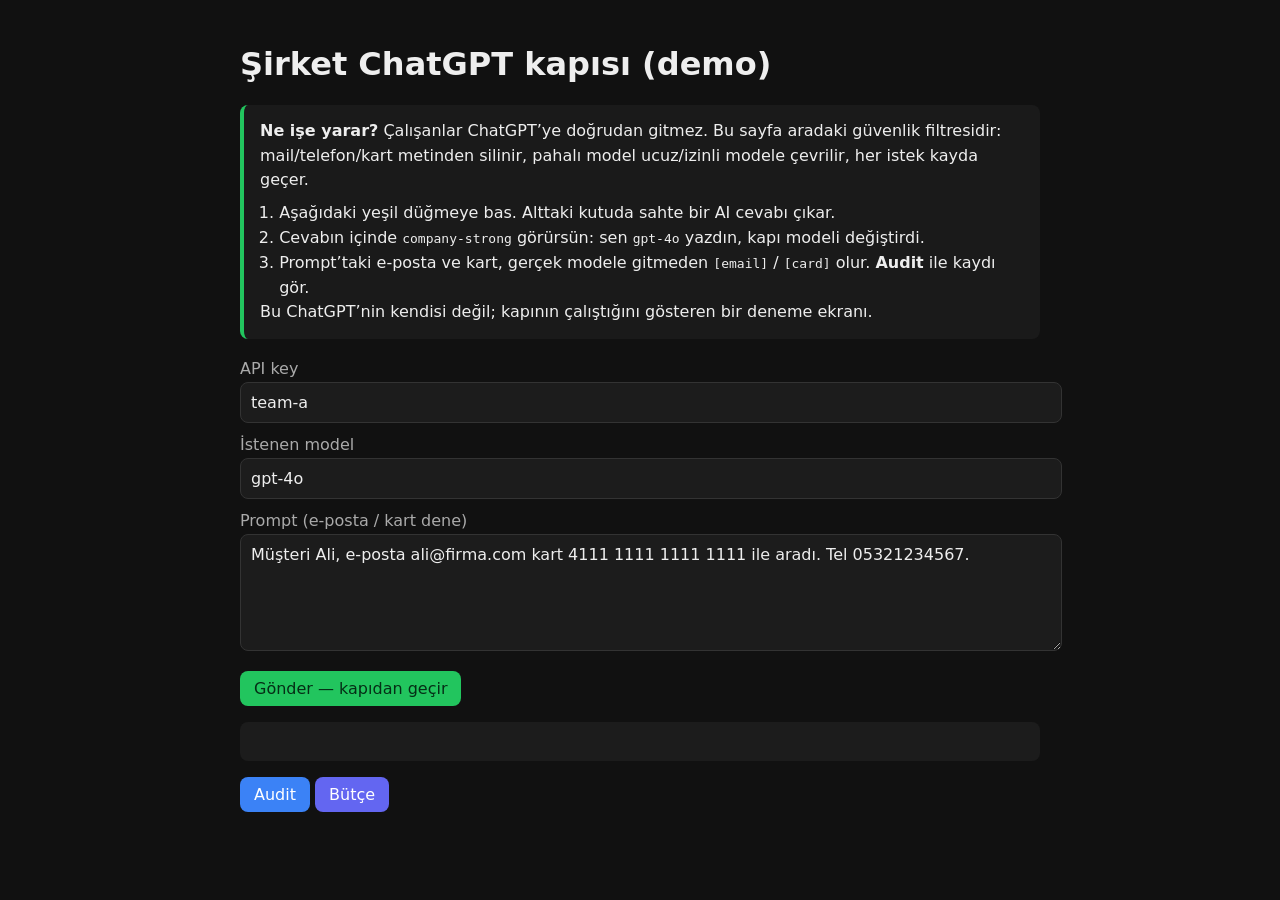
==== src/PromptGateway/PromptGateway.Api/wwwroot/index.html @ 2e7c7d24 "feat(gateway): LLM gateway + PII masking + rate limiting" ====
<!DOCTYPE html>
<html lang="tr">
<head>
  <meta charset="utf-8" />
  <meta name="viewport" content="width=device-width, initial-scale=1" />
  <title>Prompt / Policy Gateway</title>
  <style>
    body { font-family: ui-sans-serif, system-ui; margin: 0; background: #111; color: #eee; }
    main { max-width: 800px; margin: 0 auto; padding: 24px; }
    textarea, input { width: 100%; font: inherit; background: #1c1c1c; color: inherit; border: 1px solid #333; border-radius: 8px; padding: 10px; }
    button { font: inherit; padding: 8px 14px; border: 0; border-radius: 8px; background: #22c55e; color: #052e16; cursor: pointer; }
    pre { background: #1c1c1c; padding: 12px; border-radius: 8px; overflow: auto; white-space: pre-wrap; }
    label { display: block; margin: 12px 0 4px; color: #aaa; }
    .howto { background: #1a1a1a; border-left: 4px solid #22c55e; padding: 14px 16px; border-radius: 8px; line-height: 1.55; margin-bottom: 20px; }
    .howto ol { margin: 8px 0 0; padding-left: 1.2rem; }
  </style>
</head>
<body>
<main>
  <h1>Şirket ChatGPT kapısı (demo)</h1>
  <div class="howto">
    <strong>Ne işe yarar?</strong> Çalışanlar ChatGPT’ye doğrudan gitmez. Bu sayfa aradaki güvenlik filtresidir: mail/telefon/kart metinden silinir, pahalı model ucuz/izinli modele çevrilir, her istek kayda geçer.
    <ol>
      <li>Aşağıdaki yeşil düğmeye bas. Alttaki kutuda sahte bir AI cevabı çıkar.</li>
      <li>Cevabın içinde <code>company-strong</code> görürsün: sen <code>gpt-4o</code> yazdın, kapı modeli değiştirdi.</li>
      <li>Prompt’taki e-posta ve kart, gerçek modele gitmeden <code>[email]</code> / <code>[card]</code> olur. <b>Audit</b> ile kaydı gör.</li>
    </ol>
    Bu ChatGPT’nin kendisi değil; kapının çalıştığını gösteren bir deneme ekranı.
  </div>
  <label>API key</label>
  <input id="key" value="team-a" />
  <label>İstenen model</label>
  <input id="model" value="gpt-4o" />
  <label>Prompt (e-posta / kart dene)</label>
  <textarea id="prompt" rows="5">Müşteri Ali, e-posta ali@firma.com kart 4111 1111 1111 1111 ile aradı. Tel 05321234567.</textarea>
  <p><button id="send">Gönder — kapıdan geçir</button></p>
  <pre id="out"> </pre>
  <p><button id="audit" style="background:#3b82f6;color:#fff">Audit</button>
     <button id="budget" style="background:#6366f1;color:#fff">Bütçe</button></p>
</main>
<script>
  async function post() {
    const res = await fetch("/v1/chat/completions", {
      method: "POST",
      headers: { "content-type": "application/json", "X-Api-Key": document.getElementById("key").value },
      body: JSON.stringify({
        model: document.getElementById("model").value,
        messages: [{ role: "user", content: document.getElementById("prompt").value }]
      })
    });
    document.getElementById("out").textContent = await res.text();
  }
  document.getElementById("send").onclick = post;
  document.getElementById("audit").onclick = async () => {
    document.getElementById("out").textContent = JSON.stringify(await (await fetch("/admin/audit")).json(), null, 2);
  };
  document.getElementById("budget").onclick = async () => {
    document.getElementById("out").textContent = JSON.stringify(await (await fetch("/admin/budget")).json(), null, 2);
  };
</script>
</body>
</html>
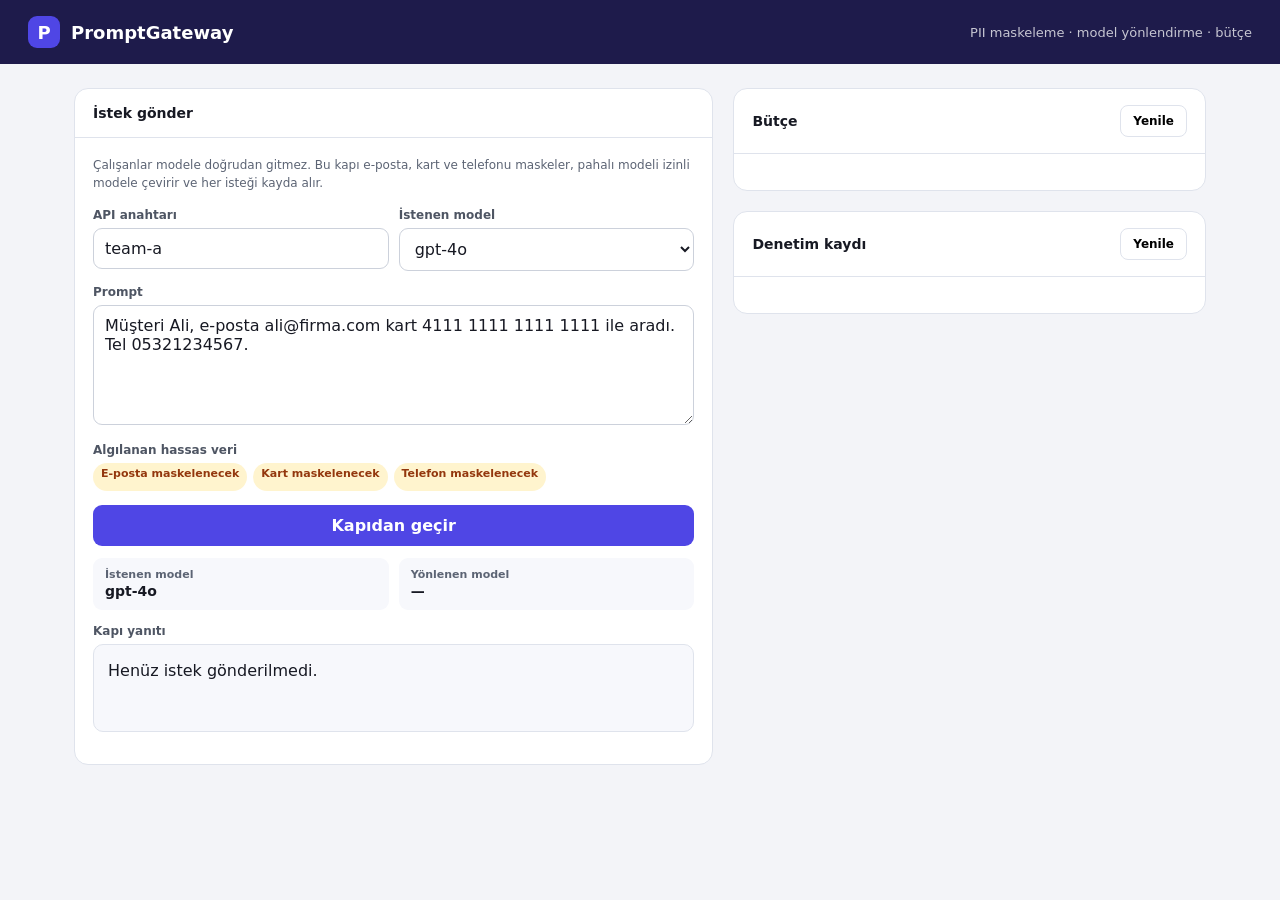
==== commit c136b3f4: "feat(gateway): kapı arayüzünü okunabilir hale getir JSON dökümü yerine yanıt, bütçe ve denetim kaydı" ====
--- a/src/PromptGateway/PromptGateway.Api/wwwroot/index.html
+++ b/src/PromptGateway/PromptGateway.Api/wwwroot/index.html
@@ -3,60 +3,233 @@
 <head>
   <meta charset="utf-8" />
   <meta name="viewport" content="width=device-width, initial-scale=1" />
-  <title>Prompt / Policy Gateway</title>
+  <title>PromptGateway | Şirket kapısı</title>
   <style>
-    body { font-family: ui-sans-serif, system-ui; margin: 0; background: #111; color: #eee; }
-    main { max-width: 800px; margin: 0 auto; padding: 24px; }
-    textarea, input { width: 100%; font: inherit; background: #1c1c1c; color: inherit; border: 1px solid #333; border-radius: 8px; padding: 10px; }
-    button { font: inherit; padding: 8px 14px; border: 0; border-radius: 8px; background: #22c55e; color: #052e16; cursor: pointer; }
-    pre { background: #1c1c1c; padding: 12px; border-radius: 8px; overflow: auto; white-space: pre-wrap; }
-    label { display: block; margin: 12px 0 4px; color: #aaa; }
-    .howto { background: #1a1a1a; border-left: 4px solid #22c55e; padding: 14px 16px; border-radius: 8px; line-height: 1.55; margin-bottom: 20px; }
-    .howto ol { margin: 8px 0 0; padding-left: 1.2rem; }
+    :root {
+      --bg: #f3f4f8;
+      --surface: #fff;
+      --text: #171923;
+      --muted: #5c6474;
+      --line: #dfe3ec;
+      --accent: #4f46e5;
+      --ok: #08783f;
+      --warn: #b54708;
+      --danger: #d92d20;
+      font-family: Inter, ui-sans-serif, system-ui, -apple-system, "Segoe UI", sans-serif;
+    }
+    * { box-sizing: border-box; }
+    body { margin: 0; color: var(--text); background: var(--bg); }
+    button, input, textarea, select { font: inherit; }
+    button { cursor: pointer; }
+    .topbar {
+      height: 64px; padding: 0 28px; background: #1e1b4b; color: #fff;
+      display: flex; align-items: center; justify-content: space-between;
+    }
+    .brand { display: flex; align-items: center; gap: 11px; font-weight: 750; font-size: 18px; }
+    .brand-mark { width: 32px; height: 32px; border-radius: 9px; background: var(--accent); display: grid; place-items: center; }
+    .layout { max-width: 1180px; margin: 0 auto; padding: 24px; display: grid; grid-template-columns: 1.15fr .85fr; gap: 20px; align-items: start; }
+    .card { background: var(--surface); border: 1px solid var(--line); border-radius: 14px; }
+    .card-head { padding: 16px 18px; border-bottom: 1px solid var(--line); display: flex; justify-content: space-between; align-items: center; }
+    .card-title { margin: 0; font-size: 14px; font-weight: 750; }
+    .body { padding: 18px; }
+    label { display: block; margin-bottom: 6px; color: #4e5563; font-size: 12px; font-weight: 700; }
+    input, textarea, select {
+      width: 100%; padding: 10px 11px; border: 1px solid #ccd1db; border-radius: 9px; background: #fff; color: var(--text);
+    }
+    textarea { min-height: 120px; resize: vertical; }
+    .field { margin-bottom: 14px; }
+    .two { display: grid; grid-template-columns: 1fr 1fr; gap: 10px; }
+    .primary { width: 100%; padding: 11px; border: 0; border-radius: 9px; color: #fff; background: var(--accent); font-weight: 750; }
+    .primary:hover { background: #4338ca; }
+    .ghost { padding: 8px 12px; border: 1px solid var(--line); border-radius: 8px; background: #fff; font-size: 12px; font-weight: 700; }
+    .hint { color: var(--muted); font-size: 12px; line-height: 1.5; margin: 0 0 16px; }
+    .pills { display: flex; flex-wrap: wrap; gap: 6px; min-height: 28px; }
+    .pill { padding: 4px 8px; border-radius: 99px; background: #eef2ff; color: #3730a3; font-size: 11px; font-weight: 750; }
+    .pill.warn { background: #fff4ce; color: #93370d; }
+    .answer { background: #f7f8fc; border: 1px solid var(--line); border-radius: 10px; padding: 14px; min-height: 88px; white-space: pre-wrap; line-height: 1.55; }
+    .meta { display: grid; grid-template-columns: 1fr 1fr; gap: 10px; margin-top: 12px; }
+    .meta div { background: #f7f8fc; border-radius: 9px; padding: 10px 12px; }
+    .meta span { display: block; color: var(--muted); font-size: 11px; font-weight: 700; }
+    .meta strong { font-size: 14px; }
+    .message { display: none; margin-bottom: 12px; padding: 9px 10px; border-radius: 8px; font-size: 12px; }
+    .message.error { display: block; color: #912018; background: #fee9e7; }
+    .message.success { display: block; color: #075d33; background: #e4f3ea; }
+    .row { display: grid; grid-template-columns: 92px 1fr auto; gap: 10px; padding: 12px 0; border-bottom: 1px solid #edf0ed; font-size: 13px; }
+    .row:last-child { border-bottom: 0; }
+    .row time { color: var(--muted); font-size: 12px; }
+    .row .preview { color: var(--muted); font-size: 12px; margin-top: 3px; }
+    .budget { margin-bottom: 12px; }
+    .budget-top { display: flex; justify-content: space-between; font-size: 12px; margin-bottom: 6px; }
+    .bar { height: 8px; background: #e8eaf2; border-radius: 99px; overflow: hidden; }
+    .bar > i { display: block; height: 100%; background: var(--accent); }
+    .bar.warn > i { background: var(--warn); }
+    .bar.danger > i { background: var(--danger); }
+    .empty { padding: 28px 8px; text-align: center; color: var(--muted); font-size: 13px; }
+    @media (max-width: 900px) { .layout { grid-template-columns: 1fr; padding: 12px; } .two, .meta { grid-template-columns: 1fr; } }
   </style>
 </head>
 <body>
-<main>
-  <h1>Şirket ChatGPT kapısı (demo)</h1>
-  <div class="howto">
-    <strong>Ne işe yarar?</strong> Çalışanlar ChatGPT’ye doğrudan gitmez. Bu sayfa aradaki güvenlik filtresidir: mail/telefon/kart metinden silinir, pahalı model ucuz/izinli modele çevrilir, her istek kayda geçer.
-    <ol>
-      <li>Aşağıdaki yeşil düğmeye bas. Alttaki kutuda sahte bir AI cevabı çıkar.</li>
-      <li>Cevabın içinde <code>company-strong</code> görürsün: sen <code>gpt-4o</code> yazdın, kapı modeli değiştirdi.</li>
-      <li>Prompt’taki e-posta ve kart, gerçek modele gitmeden <code>[email]</code> / <code>[card]</code> olur. <b>Audit</b> ile kaydı gör.</li>
-    </ol>
-    Bu ChatGPT’nin kendisi değil; kapının çalıştığını gösteren bir deneme ekranı.
-  </div>
-  <label>API key</label>
-  <input id="key" value="team-a" />
-  <label>İstenen model</label>
-  <input id="model" value="gpt-4o" />
-  <label>Prompt (e-posta / kart dene)</label>
-  <textarea id="prompt" rows="5">Müşteri Ali, e-posta ali@firma.com kart 4111 1111 1111 1111 ile aradı. Tel 05321234567.</textarea>
-  <p><button id="send">Gönder — kapıdan geçir</button></p>
-  <pre id="out"> </pre>
-  <p><button id="audit" style="background:#3b82f6;color:#fff">Audit</button>
-     <button id="budget" style="background:#6366f1;color:#fff">Bütçe</button></p>
-</main>
+  <header class="topbar">
+    <div class="brand"><span class="brand-mark">P</span> PromptGateway</div>
+    <span style="opacity:.75;font-size:13px">PII maskeleme · model yönlendirme · bütçe</span>
+  </header>
+  <main class="layout">
+    <section class="card">
+      <div class="card-head"><h2 class="card-title">İstek gönder</h2></div>
+      <div class="body">
+        <p class="hint">Çalışanlar modele doğrudan gitmez. Bu kapı e-posta, kart ve telefonu maskeler, pahalı modeli izinli modele çevirir ve her isteği kayda alır.</p>
+        <div id="message" class="message"></div>
+        <div class="two">
+          <div class="field">
+            <label for="key">API anahtarı</label>
+            <input id="key" value="team-a">
+          </div>
+          <div class="field">
+            <label for="model">İstenen model</label>
+            <select id="model">
+              <option value="gpt-4o">gpt-4o</option>
+              <option value="claude-3">claude-3</option>
+              <option value="gpt-4o-mini">gpt-4o-mini</option>
+              <option value="cheap">cheap</option>
+            </select>
+          </div>
+        </div>
+        <div class="field">
+          <label for="prompt">Prompt</label>
+          <textarea id="prompt">Müşteri Ali, e-posta ali@firma.com kart 4111 1111 1111 1111 ile aradı. Tel 05321234567.</textarea>
+        </div>
+        <div class="field">
+          <label>Algılanan hassas veri</label>
+          <div id="piiPills" class="pills"></div>
+        </div>
+        <button id="send" class="primary" type="button">Kapıdan geçir</button>
+        <div class="meta">
+          <div><span>İstenen model</span><strong id="requestedModel">gpt-4o</strong></div>
+          <div><span>Yönlenen model</span><strong id="routedModel">—</strong></div>
+        </div>
+        <div class="field" style="margin-top:14px">
+          <label>Kapı yanıtı</label>
+          <div id="answer" class="answer">Henüz istek gönderilmedi.</div>
+        </div>
+      </div>
+    </section>
+    <div>
+      <section class="card" style="margin-bottom:20px">
+        <div class="card-head">
+          <h2 class="card-title">Bütçe</h2>
+          <button id="refreshBudget" class="ghost" type="button">Yenile</button>
+        </div>
+        <div id="budgetList" class="body"></div>
+      </section>
+      <section class="card">
+        <div class="card-head">
+          <h2 class="card-title">Denetim kaydı</h2>
+          <button id="refreshAudit" class="ghost" type="button">Yenile</button>
+        </div>
+        <div id="auditList" class="body"></div>
+      </section>
+    </div>
+  </main>
 <script>
-  async function post() {
-    const res = await fetch("/v1/chat/completions", {
+  const byId = id => document.getElementById(id);
+  const piiRules = [
+    { label: "E-posta", re: /[A-Z0-9._%+-]+@[A-Z0-9.-]+\.[A-Z]{2,}/i },
+    { label: "Kart", re: /\b(?:\d[ -]*?){13,19}\b/ },
+    { label: "Telefon", re: /\b(?:\+90|0)?5\d{9}\b/ },
+    { label: "Parola / anahtar", re: /(password|pwd|secret|token|api[_-]?key)\s*[:=]/i }
+  ];
+
+  function showMessage(text, kind) {
+    byId("message").textContent = text;
+    byId("message").className = `message ${kind}`;
+    setTimeout(() => byId("message").className = "message", 2800);
+  }
+
+  function detectPii(text) {
+    return piiRules.filter(rule => rule.re.test(text)).map(rule => rule.label);
+  }
+
+  function renderPii() {
+    const found = detectPii(byId("prompt").value);
+    byId("piiPills").innerHTML = found.length
+      ? found.map(item => `<span class="pill warn">${item} maskelenecek</span>`).join("")
+      : '<span class="pill">Hassas veri yok</span>';
+  }
+
+  async function sendPrompt() {
+    byId("requestedModel").textContent = byId("model").value;
+    const response = await fetch("/v1/chat/completions", {
       method: "POST",
-      headers: { "content-type": "application/json", "X-Api-Key": document.getElementById("key").value },
+      headers: { "content-type": "application/json", "X-Api-Key": byId("key").value },
       body: JSON.stringify({
-        model: document.getElementById("model").value,
-        messages: [{ role: "user", content: document.getElementById("prompt").value }]
+        model: byId("model").value,
+        messages: [{ role: "user", content: byId("prompt").value }]
       })
     });
-    document.getElementById("out").textContent = await res.text();
-  }
-  document.getElementById("send").onclick = post;
-  document.getElementById("audit").onclick = async () => {
-    document.getElementById("out").textContent = JSON.stringify(await (await fetch("/admin/audit")).json(), null, 2);
-  };
-  document.getElementById("budget").onclick = async () => {
-    document.getElementById("out").textContent = JSON.stringify(await (await fetch("/admin/budget")).json(), null, 2);
-  };
+    const payload = await response.json();
+    if (!response.ok) {
+      byId("answer").textContent = payload.error === "budget_exceeded"
+        ? `Bütçe doldu. Kalan token: ${payload.remaining}`
+        : (payload.error || "İstek reddedildi.");
+      showMessage("İstek kapıdan geçemedi.", "error");
+      await loadBudget();
+      return;
+    }
+    byId("routedModel").textContent = payload.model || "—";
+    byId("answer").textContent = payload.choices?.[0]?.message?.content || "Yanıt alınamadı.";
+    showMessage("İstek maskelenip yönlendirildi.", "success");
+    await Promise.all([loadAudit(), loadBudget()]);
+  }
+
+  function formatTime(value) {
+    const date = new Date(value);
+    return date.toLocaleString("tr-TR", { hour: "2-digit", minute: "2-digit", day: "2-digit", month: "short" });
+  }
+
+  async function loadAudit() {
+    const rows = await (await fetch("/admin/audit")).json();
+    if (!rows.length) {
+      byId("auditList").innerHTML = '<div class="empty">Henüz kayıt yok.</div>';
+      return;
+    }
+    byId("auditList").innerHTML = [...rows].reverse().slice(0, 12).map(row => `
+      <article class="row">
+        <time>${formatTime(row.at)}</time>
+        <div>
+          <strong>${row.key}</strong> · ${row.model}
+          <div class="preview">${row.preview || ""}</div>
+        </div>
+        <span>${row.tokens} tok</span>
+      </article>`).join("");
+  }
+
+  async function loadBudget() {
+    const remaining = await (await fetch("/admin/budget")).json();
+    const limit = 8000;
+    const keys = Object.keys(remaining);
+    if (!keys.length) {
+      byId("budgetList").innerHTML = '<div class="empty">Henüz tüketim yok.</div>';
+      return;
+    }
+    byId("budgetList").innerHTML = keys.map(key => {
+      const left = remaining[key];
+      const used = Math.max(0, limit - left);
+      const pct = Math.min(100, Math.round((used / limit) * 100));
+      const tone = pct >= 90 ? "danger" : pct >= 70 ? "warn" : "";
+      return `<div class="budget">
+        <div class="budget-top"><strong>${key}</strong><span>${used} / ${limit}</span></div>
+        <div class="bar ${tone}"><i style="width:${pct}%"></i></div>
+      </div>`;
+    }).join("");
+  }
+
+  byId("prompt").oninput = renderPii;
+  byId("send").onclick = () => sendPrompt().catch(() => showMessage("Kapıya ulaşılamadı.", "error"));
+  byId("refreshAudit").onclick = loadAudit;
+  byId("refreshBudget").onclick = loadBudget;
+  renderPii();
+  loadAudit();
+  loadBudget();
 </script>
 </body>
 </html>
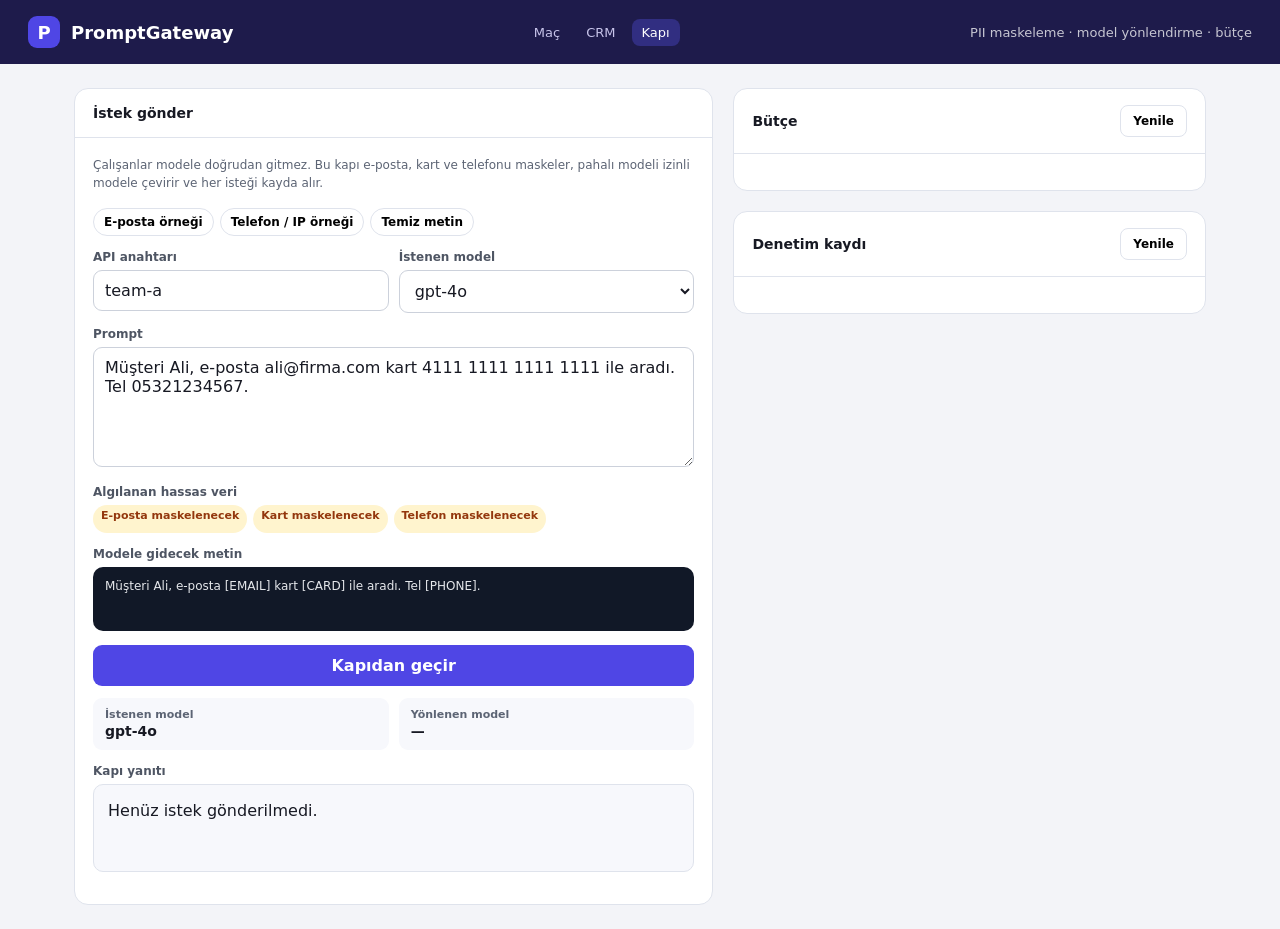
==== commit dd0d02bd: "feat(gateway): maske önizleme ve bütçe sıfırlama ekle Gönderilecek metni önizle, örnek promptlar sun" ====
--- a/src/PromptGateway/PromptGateway.Api/wwwroot/index.html
+++ b/src/PromptGateway/PromptGateway.Api/wwwroot/index.html
@@ -27,6 +27,9 @@
     }
     .brand { display: flex; align-items: center; gap: 11px; font-weight: 750; font-size: 18px; }
     .brand-mark { width: 32px; height: 32px; border-radius: 9px; background: var(--accent); display: grid; place-items: center; }
+    .app-nav { display: flex; gap: 6px; }
+    .app-nav a { color: #c7c4ea; text-decoration: none; font-size: 13px; padding: 6px 10px; border-radius: 8px; }
+    .app-nav a.on, .app-nav a:hover { background: #312e81; color: #fff; }
     .layout { max-width: 1180px; margin: 0 auto; padding: 24px; display: grid; grid-template-columns: 1.15fr .85fr; gap: 20px; align-items: start; }
     .card { background: var(--surface); border: 1px solid var(--line); border-radius: 14px; }
     .card-head { padding: 16px 18px; border-bottom: 1px solid var(--line); display: flex; justify-content: space-between; align-items: center; }
@@ -46,6 +49,10 @@
     .pills { display: flex; flex-wrap: wrap; gap: 6px; min-height: 28px; }
     .pill { padding: 4px 8px; border-radius: 99px; background: #eef2ff; color: #3730a3; font-size: 11px; font-weight: 750; }
     .pill.warn { background: #fff4ce; color: #93370d; }
+    .examples { display: flex; flex-wrap: wrap; gap: 6px; margin-bottom: 14px; }
+    .examples button { border: 1px solid var(--line); background: #fff; border-radius: 99px; padding: 6px 10px; font-size: 12px; font-weight: 700; }
+    .preview { background: #111827; color: #e5e7eb; border-radius: 10px; padding: 12px; font-size: 12px; white-space: pre-wrap; min-height: 64px; }
+    .ghost.tiny { padding: 4px 8px; font-size: 11px; }
     .answer { background: #f7f8fc; border: 1px solid var(--line); border-radius: 10px; padding: 14px; min-height: 88px; white-space: pre-wrap; line-height: 1.55; }
     .meta { display: grid; grid-template-columns: 1fr 1fr; gap: 10px; margin-top: 12px; }
     .meta div { background: #f7f8fc; border-radius: 9px; padding: 10px 12px; }
@@ -71,6 +78,11 @@
 <body>
   <header class="topbar">
     <div class="brand"><span class="brand-mark">P</span> PromptGateway</div>
+    <nav class="app-nav">
+      <a href="http://localhost:5185">Maç</a>
+      <a href="http://localhost:5209">CRM</a>
+      <a class="on" href="/">Kapı</a>
+    </nav>
     <span style="opacity:.75;font-size:13px">PII maskeleme · model yönlendirme · bütçe</span>
   </header>
   <main class="layout">
@@ -78,6 +90,11 @@
       <div class="card-head"><h2 class="card-title">İstek gönder</h2></div>
       <div class="body">
         <p class="hint">Çalışanlar modele doğrudan gitmez. Bu kapı e-posta, kart ve telefonu maskeler, pahalı modeli izinli modele çevirir ve her isteği kayda alır.</p>
+        <div class="examples">
+          <button type="button" data-prompt="Müşteri Ayşe, e-posta ayse@firma.com ile aradı. Teklif özeti hazırla.">E-posta örneği</button>
+          <button type="button" data-prompt="Destek kaydı: IP 10.0.0.12, telefon 05321234567, şifre: secret123">Telefon / IP örneği</button>
+          <button type="button" data-prompt="Bu çeyrek satış özetini üç maddede yaz.">Temiz metin</button>
+        </div>
         <div id="message" class="message"></div>
         <div class="two">
           <div class="field">
@@ -102,6 +119,10 @@
           <label>Algılanan hassas veri</label>
           <div id="piiPills" class="pills"></div>
         </div>
+        <div class="field">
+          <label>Modele gidecek metin</label>
+          <div id="maskedPreview" class="preview"></div>
+        </div>
         <button id="send" class="primary" type="button">Kapıdan geçir</button>
         <div class="meta">
           <div><span>İstenen model</span><strong id="requestedModel">gpt-4o</strong></div>
@@ -136,6 +157,7 @@
     { label: "E-posta", re: /[A-Z0-9._%+-]+@[A-Z0-9.-]+\.[A-Z]{2,}/i },
     { label: "Kart", re: /\b(?:\d[ -]*?){13,19}\b/ },
     { label: "Telefon", re: /\b(?:\+90|0)?5\d{9}\b/ },
+    { label: "IP", re: /\b(?:\d{1,3}\.){3}\d{1,3}\b/ },
     { label: "Parola / anahtar", re: /(password|pwd|secret|token|api[_-]?key)\s*[:=]/i }
   ];
 
@@ -149,36 +171,54 @@
     return piiRules.filter(rule => rule.re.test(text)).map(rule => rule.label);
   }
 
+  function maskPreview(text) {
+    return text
+      .replace(/[A-Z0-9._%+-]+@[A-Z0-9.-]+\.[A-Z]{2,}/gi, "[EMAIL]")
+      .replace(/\b(?:\d[ -]*?){13,19}\b/g, "[CARD]")
+      .replace(/\b(?:\+90|0)?5\d{9}\b/g, "[PHONE]")
+      .replace(/\b(?:\d{1,3}\.){3}\d{1,3}\b/g, "[IP]")
+      .replace(/(password|pwd|passwd|secret|token|api[_-]?key)\s*[:=]\s*["']?([^"'\s,}]+)/gi, "$1:[REDACTED]");
+  }
+
   function renderPii() {
-    const found = detectPii(byId("prompt").value);
+    const text = byId("prompt").value;
+    const found = detectPii(text);
     byId("piiPills").innerHTML = found.length
       ? found.map(item => `<span class="pill warn">${item} maskelenecek</span>`).join("")
       : '<span class="pill">Hassas veri yok</span>';
+    byId("maskedPreview").textContent = maskPreview(text) || "Prompt yazın.";
   }
 
   async function sendPrompt() {
+    byId("send").disabled = true;
+    byId("send").textContent = "Gönderiliyor…";
     byId("requestedModel").textContent = byId("model").value;
-    const response = await fetch("/v1/chat/completions", {
-      method: "POST",
-      headers: { "content-type": "application/json", "X-Api-Key": byId("key").value },
-      body: JSON.stringify({
-        model: byId("model").value,
-        messages: [{ role: "user", content: byId("prompt").value }]
-      })
-    });
-    const payload = await response.json();
-    if (!response.ok) {
-      byId("answer").textContent = payload.error === "budget_exceeded"
-        ? `Bütçe doldu. Kalan token: ${payload.remaining}`
-        : (payload.error || "İstek reddedildi.");
-      showMessage("İstek kapıdan geçemedi.", "error");
-      await loadBudget();
-      return;
-    }
-    byId("routedModel").textContent = payload.model || "—";
-    byId("answer").textContent = payload.choices?.[0]?.message?.content || "Yanıt alınamadı.";
-    showMessage("İstek maskelenip yönlendirildi.", "success");
-    await Promise.all([loadAudit(), loadBudget()]);
+    try {
+      const response = await fetch("/v1/chat/completions", {
+        method: "POST",
+        headers: { "content-type": "application/json", "X-Api-Key": byId("key").value },
+        body: JSON.stringify({
+          model: byId("model").value,
+          messages: [{ role: "user", content: byId("prompt").value }]
+        })
+      });
+      const payload = await response.json();
+      if (!response.ok) {
+        byId("answer").textContent = payload.error === "budget_exceeded"
+          ? `Bütçe doldu. Kalan token: ${payload.remaining}`
+          : (payload.error || "İstek reddedildi.");
+        showMessage("İstek kapıdan geçemedi.", "error");
+        await loadBudget();
+        return;
+      }
+      byId("routedModel").textContent = payload.model || "—";
+      byId("answer").textContent = payload.choices?.[0]?.message?.content || "Yanıt alınamadı.";
+      showMessage("İstek maskelenip yönlendirildi.", "success");
+      await Promise.all([loadAudit(), loadBudget()]);
+    } finally {
+      byId("send").disabled = false;
+      byId("send").textContent = "Kapıdan geçir";
+    }
   }
 
   function formatTime(value) {
@@ -217,13 +257,28 @@
       const pct = Math.min(100, Math.round((used / limit) * 100));
       const tone = pct >= 90 ? "danger" : pct >= 70 ? "warn" : "";
       return `<div class="budget">
-        <div class="budget-top"><strong>${key}</strong><span>${used} / ${limit}</span></div>
+        <div class="budget-top"><strong>${key}</strong><span>${used} / ${limit} <button class="ghost tiny" data-reset="${key}">Sıfırla</button></span></div>
         <div class="bar ${tone}"><i style="width:${pct}%"></i></div>
       </div>`;
     }).join("");
+    document.querySelectorAll("[data-reset]").forEach(button => {
+      button.onclick = () => resetBudget(button.dataset.reset);
+    });
+  }
+
+  async function resetBudget(key) {
+    await fetch(`/admin/budget/reset/${encodeURIComponent(key)}`, { method: "POST" });
+    showMessage(`${key} bütçesi sıfırlandı.`, "success");
+    await loadBudget();
   }
 
   byId("prompt").oninput = renderPii;
+  document.querySelectorAll(".examples button").forEach(button => {
+    button.onclick = () => {
+      byId("prompt").value = button.dataset.prompt;
+      renderPii();
+    };
+  });
   byId("send").onclick = () => sendPrompt().catch(() => showMessage("Kapıya ulaşılamadı.", "error"));
   byId("refreshAudit").onclick = loadAudit;
   byId("refreshBudget").onclick = loadBudget;
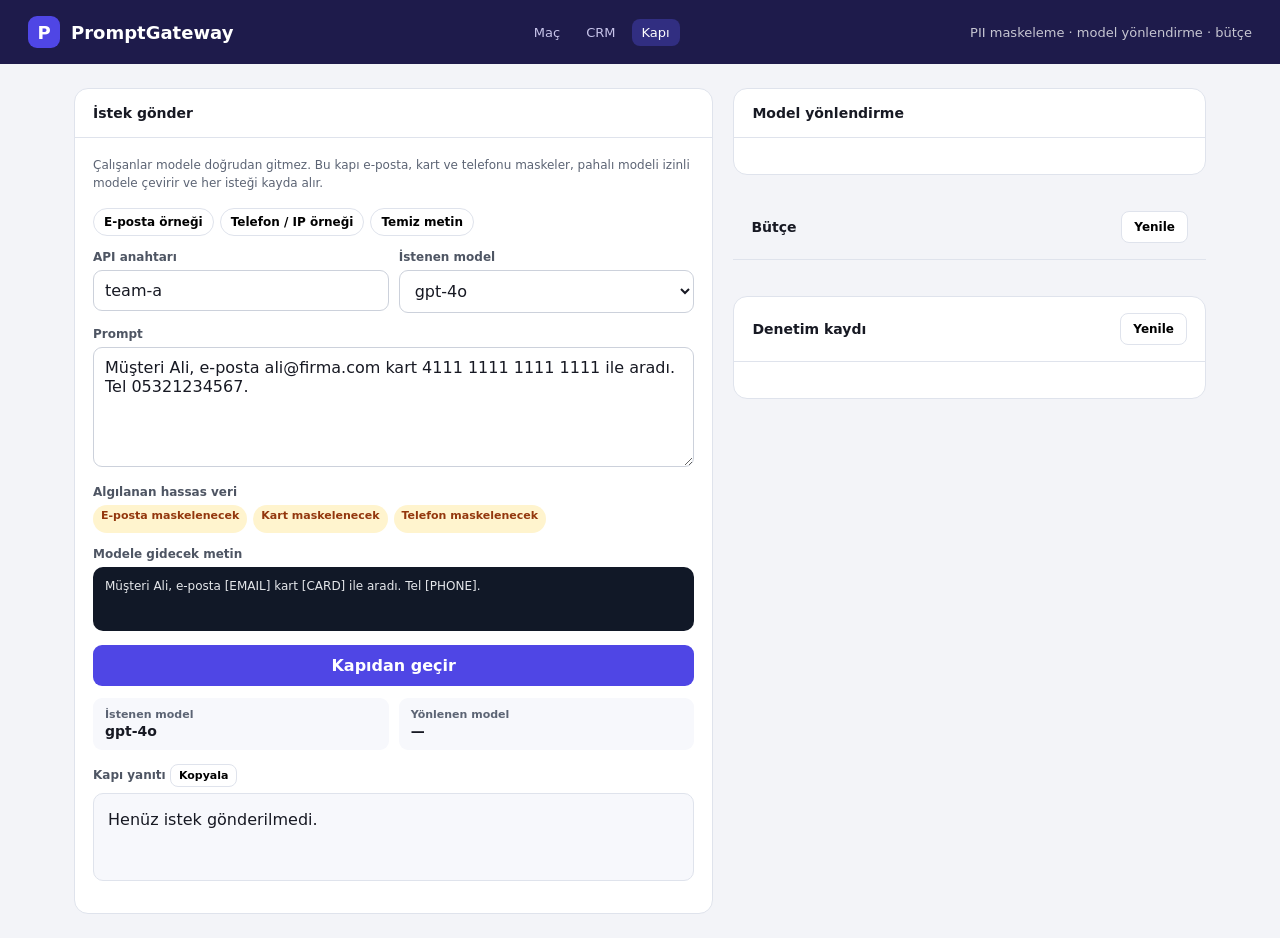
==== commit 6b684159: "feat(gateway): yanıt kopyalama ve model rotalarını göster Ctrl/Cmd+Enter ile gönder, yanıtı panoya a" ====
--- a/src/PromptGateway/PromptGateway.Api/wwwroot/index.html
+++ b/src/PromptGateway/PromptGateway.Api/wwwroot/index.html
@@ -129,13 +129,18 @@
           <div><span>Yönlenen model</span><strong id="routedModel">—</strong></div>
         </div>
         <div class="field" style="margin-top:14px">
-          <label>Kapı yanıtı</label>
+          <label>Kapı yanıtı <button id="copyAnswer" class="ghost tiny" type="button">Kopyala</button></label>
           <div id="answer" class="answer">Henüz istek gönderilmedi.</div>
         </div>
       </div>
     </section>
     <div>
       <section class="card" style="margin-bottom:20px">
+        <div class="card-head">
+          <h2 class="card-title">Model yönlendirme</h2>
+        </div>
+        <div id="routeList" class="body"></div>
+      </section>
         <div class="card-head">
           <h2 class="card-title">Bütçe</h2>
           <button id="refreshBudget" class="ghost" type="button">Yenile</button>
@@ -272,7 +277,28 @@
     await loadBudget();
   }
 
+  async function loadRoutes() {
+    const routes = await (await fetch("/admin/routes")).json();
+    const keys = Object.keys(routes);
+    byId("routeList").innerHTML = keys.map(key =>
+      `<div class="budget-top" style="margin-bottom:8px"><strong>${key}</strong><span>${routes[key]}</span></div>`
+    ).join("") || '<div class="empty">Rota yok.</div>';
+  }
+
+  async function copyAnswer() {
+    const text = byId("answer").textContent.trim();
+    if (!text) return;
+    await navigator.clipboard.writeText(text);
+    showMessage("Yanıt panoya kopyalandı.", "success");
+  }
+
   byId("prompt").oninput = renderPii;
+  byId("prompt").addEventListener("keydown", event => {
+    if ((event.metaKey || event.ctrlKey) && event.key === "Enter") {
+      event.preventDefault();
+      sendPrompt().catch(() => showMessage("Kapıya ulaşılamadı.", "error"));
+    }
+  });
   document.querySelectorAll(".examples button").forEach(button => {
     button.onclick = () => {
       byId("prompt").value = button.dataset.prompt;
@@ -280,11 +306,13 @@
     };
   });
   byId("send").onclick = () => sendPrompt().catch(() => showMessage("Kapıya ulaşılamadı.", "error"));
+  byId("copyAnswer").onclick = () => copyAnswer().catch(() => showMessage("Kopyalanamadı.", "error"));
   byId("refreshAudit").onclick = loadAudit;
   byId("refreshBudget").onclick = loadBudget;
   renderPii();
   loadAudit();
   loadBudget();
+  loadRoutes();
 </script>
 </body>
 </html>
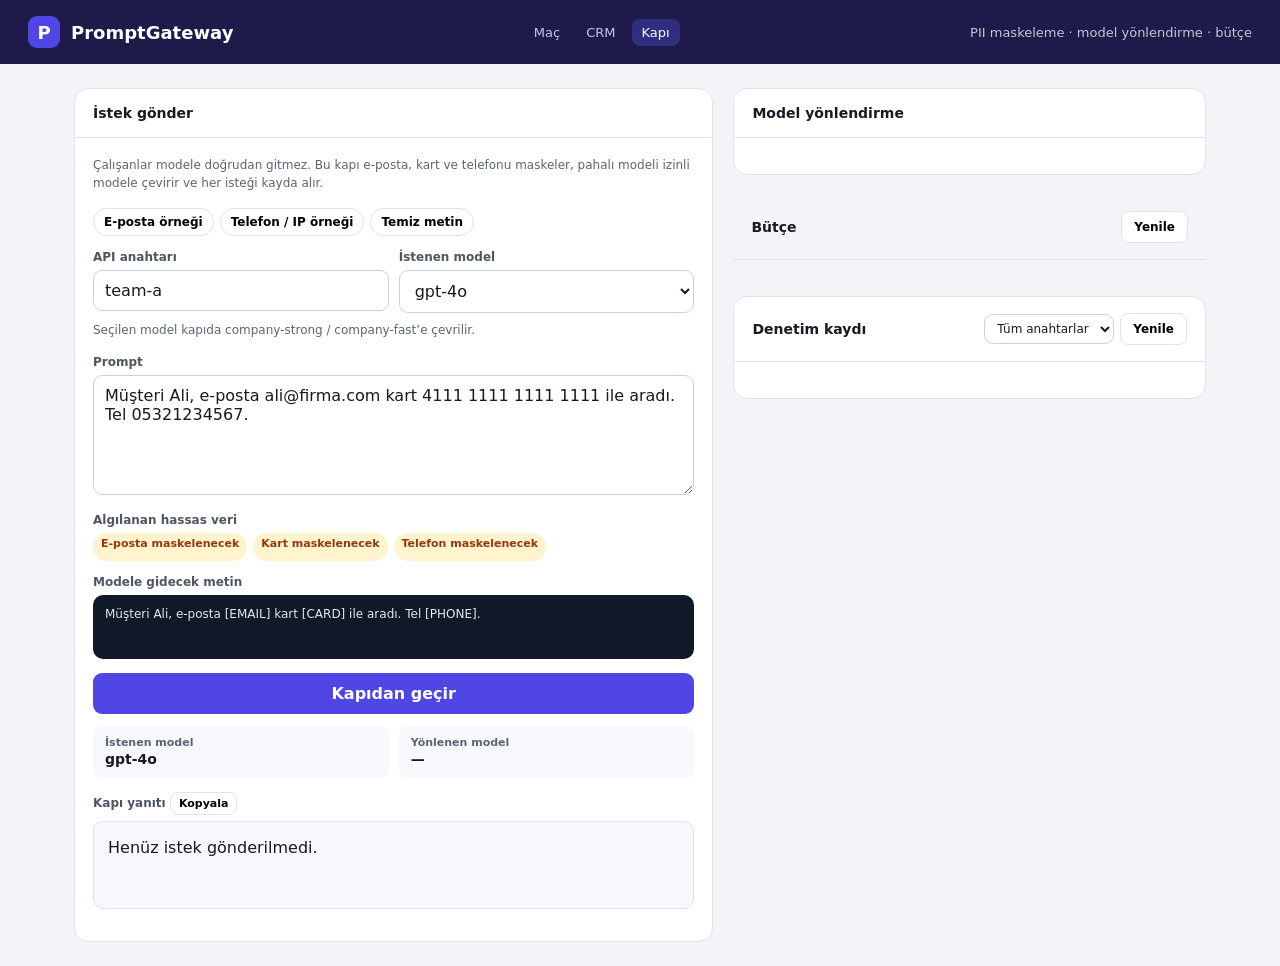
==== commit 088ec74b: "feat(gateway): ayarları hatırla ve denetimi süz API anahtarı ile modeli localStorage’da sakla, rota " ====
--- a/src/PromptGateway/PromptGateway.Api/wwwroot/index.html
+++ b/src/PromptGateway/PromptGateway.Api/wwwroot/index.html
@@ -111,6 +111,7 @@
             </select>
           </div>
         </div>
+        <p class="hint" id="routeHint" style="margin-top:-6px">Seçilen model kapıda company-strong / company-fast’e çevrilir.</p>
         <div class="field">
           <label for="prompt">Prompt</label>
           <textarea id="prompt">Müşteri Ali, e-posta ali@firma.com kart 4111 1111 1111 1111 ile aradı. Tel 05321234567.</textarea>
@@ -150,7 +151,12 @@
       <section class="card">
         <div class="card-head">
           <h2 class="card-title">Denetim kaydı</h2>
-          <button id="refreshAudit" class="ghost" type="button">Yenile</button>
+          <div style="display:flex;gap:6px;align-items:center">
+            <select id="auditFilter" style="width:auto;padding:6px 8px;font-size:12px">
+              <option value="">Tüm anahtarlar</option>
+            </select>
+            <button id="refreshAudit" class="ghost" type="button">Yenile</button>
+          </div>
         </div>
         <div id="auditList" class="body"></div>
       </section>
@@ -158,6 +164,9 @@
   </main>
 <script>
   const byId = id => document.getElementById(id);
+  const STORAGE_KEY = "impo.gateway.settings";
+  let routesCache = {};
+  let auditRows = [];
   const piiRules = [
     { label: "E-posta", re: /[A-Z0-9._%+-]+@[A-Z0-9.-]+\.[A-Z]{2,}/i },
     { label: "Kart", re: /\b(?:\d[ -]*?){13,19}\b/ },
@@ -166,6 +175,28 @@
     { label: "Parola / anahtar", re: /(password|pwd|secret|token|api[_-]?key)\s*[:=]/i }
   ];
 
+  function loadSettings() {
+    try {
+      const saved = JSON.parse(localStorage.getItem(STORAGE_KEY) || "{}");
+      if (saved.key) byId("key").value = saved.key;
+      if (saved.model) byId("model").value = saved.model;
+    } catch { /* ignore */ }
+  }
+
+  function saveSettings() {
+    localStorage.setItem(STORAGE_KEY, JSON.stringify({
+      key: byId("key").value,
+      model: byId("model").value
+    }));
+  }
+
+  function updateRouteHint() {
+    const requested = byId("model").value;
+    const routed = routesCache[requested] || "company-fast";
+    byId("routeHint").textContent = `${requested} → ${routed}`;
+    byId("requestedModel").textContent = requested;
+  }
+
   function showMessage(text, kind) {
     byId("message").textContent = text;
     byId("message").className = `message ${kind}`;
@@ -195,6 +226,7 @@
   }
 
   async function sendPrompt() {
+    saveSettings();
     byId("send").disabled = true;
     byId("send").textContent = "Gönderiliyor…";
     byId("requestedModel").textContent = byId("model").value;
@@ -231,8 +263,9 @@
     return date.toLocaleString("tr-TR", { hour: "2-digit", minute: "2-digit", day: "2-digit", month: "short" });
   }
 
-  async function loadAudit() {
-    const rows = await (await fetch("/admin/audit")).json();
+  function renderAudit() {
+    const filter = byId("auditFilter").value;
+    const rows = filter ? auditRows.filter(row => row.key === filter) : auditRows;
     if (!rows.length) {
       byId("auditList").innerHTML = '<div class="empty">Henüz kayıt yok.</div>';
       return;
@@ -246,6 +279,16 @@
         </div>
         <span>${row.tokens} tok</span>
       </article>`).join("");
+  }
+
+  async function loadAudit() {
+    auditRows = await (await fetch("/admin/audit")).json();
+    const keys = [...new Set(auditRows.map(row => row.key))].sort();
+    const current = byId("auditFilter").value;
+    byId("auditFilter").innerHTML = '<option value="">Tüm anahtarlar</option>' +
+      keys.map(key => `<option value="${key}">${key}</option>`).join("");
+    if (keys.includes(current)) byId("auditFilter").value = current;
+    renderAudit();
   }
 
   async function loadBudget() {
@@ -278,11 +321,12 @@
   }
 
   async function loadRoutes() {
-    const routes = await (await fetch("/admin/routes")).json();
-    const keys = Object.keys(routes);
+    routesCache = await (await fetch("/admin/routes")).json();
+    const keys = Object.keys(routesCache);
     byId("routeList").innerHTML = keys.map(key =>
-      `<div class="budget-top" style="margin-bottom:8px"><strong>${key}</strong><span>${routes[key]}</span></div>`
+      `<div class="budget-top" style="margin-bottom:8px"><strong>${key}</strong><span>${routesCache[key]}</span></div>`
     ).join("") || '<div class="empty">Rota yok.</div>';
+    updateRouteHint();
   }
 
   async function copyAnswer() {
@@ -292,7 +336,11 @@
     showMessage("Yanıt panoya kopyalandı.", "success");
   }
 
+  loadSettings();
   byId("prompt").oninput = renderPii;
+  byId("key").onchange = saveSettings;
+  byId("model").onchange = () => { saveSettings(); updateRouteHint(); };
+  byId("auditFilter").onchange = renderAudit;
   byId("prompt").addEventListener("keydown", event => {
     if ((event.metaKey || event.ctrlKey) && event.key === "Enter") {
       event.preventDefault();
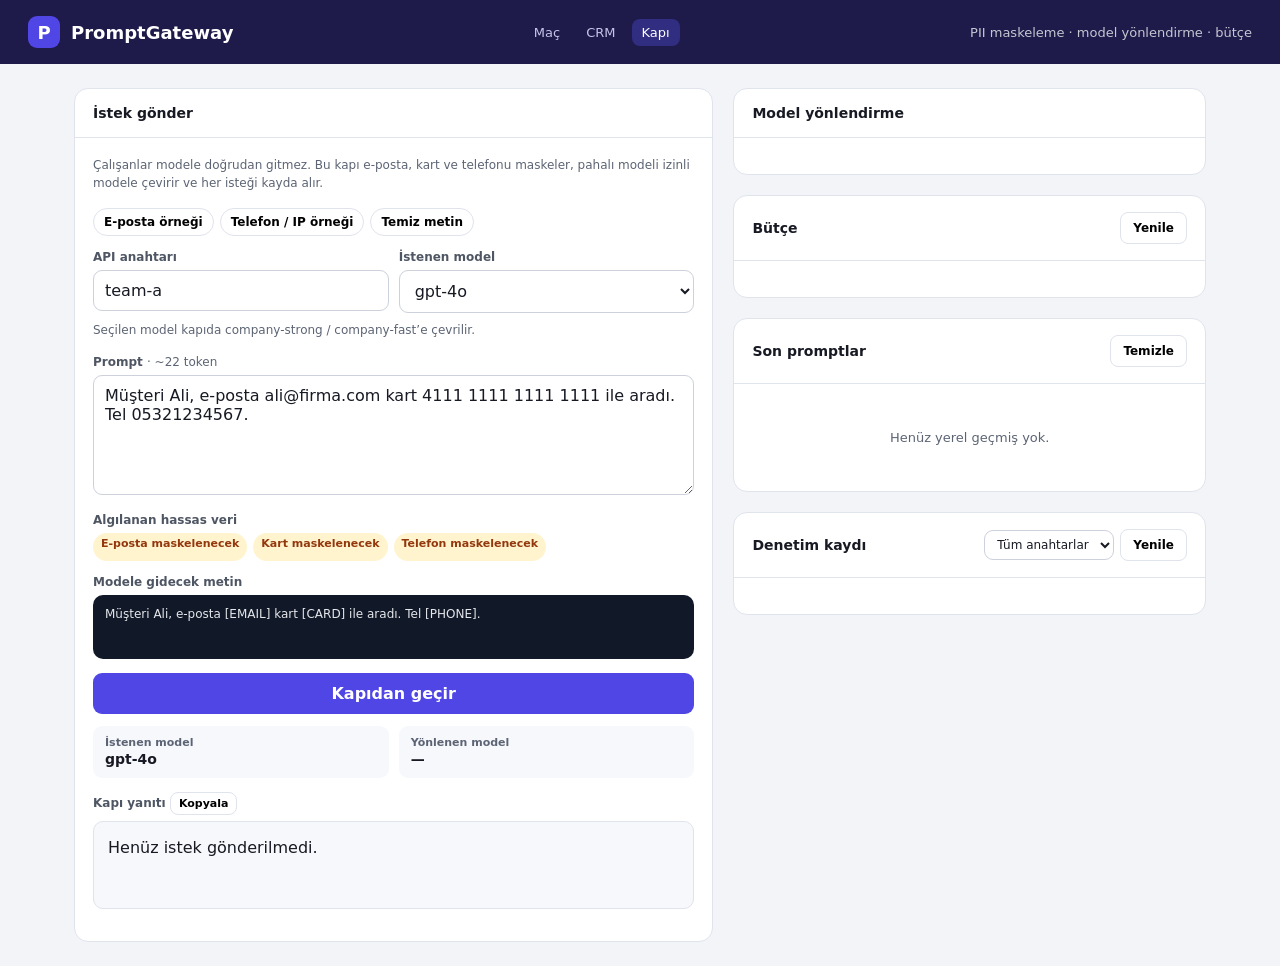
==== commit 39a60018: "feat(gateway): token tahmini, yerel prompt geçmişi ve bütçe kartını düzelt Tekrarlayan istekleri hız" ====
--- a/src/PromptGateway/PromptGateway.Api/wwwroot/index.html
+++ b/src/PromptGateway/PromptGateway.Api/wwwroot/index.html
@@ -113,7 +113,7 @@
         </div>
         <p class="hint" id="routeHint" style="margin-top:-6px">Seçilen model kapıda company-strong / company-fast’e çevrilir.</p>
         <div class="field">
-          <label for="prompt">Prompt</label>
+          <label for="prompt">Prompt <span id="tokenEstimate" style="font-weight:400;color:var(--muted)">· ~0 token</span></label>
           <textarea id="prompt">Müşteri Ali, e-posta ali@firma.com kart 4111 1111 1111 1111 ile aradı. Tel 05321234567.</textarea>
         </div>
         <div class="field">
@@ -142,11 +142,19 @@
         </div>
         <div id="routeList" class="body"></div>
       </section>
+      <section class="card" style="margin-bottom:20px">
         <div class="card-head">
           <h2 class="card-title">Bütçe</h2>
           <button id="refreshBudget" class="ghost" type="button">Yenile</button>
         </div>
         <div id="budgetList" class="body"></div>
+      </section>
+      <section class="card" style="margin-bottom:20px">
+        <div class="card-head">
+          <h2 class="card-title">Son promptlar</h2>
+          <button id="clearHistory" class="ghost" type="button">Temizle</button>
+        </div>
+        <div id="historyList" class="body"></div>
       </section>
       <section class="card">
         <div class="card-head">
@@ -165,8 +173,10 @@
 <script>
   const byId = id => document.getElementById(id);
   const STORAGE_KEY = "impo.gateway.settings";
+  const HISTORY_KEY = "impo.gateway.history";
   let routesCache = {};
   let auditRows = [];
+  let historyRows = [];
   const piiRules = [
     { label: "E-posta", re: /[A-Z0-9._%+-]+@[A-Z0-9.-]+\.[A-Z]{2,}/i },
     { label: "Kart", re: /\b(?:\d[ -]*?){13,19}\b/ },
@@ -216,13 +226,66 @@
       .replace(/(password|pwd|passwd|secret|token|api[_-]?key)\s*[:=]\s*["']?([^"'\s,}]+)/gi, "$1:[REDACTED]");
   }
 
+  function estimateTokens(text) {
+    const trimmed = (text || "").trim();
+    if (!trimmed) return 0;
+    return Math.max(1, Math.ceil(trimmed.length / 4));
+  }
+
   function renderPii() {
     const text = byId("prompt").value;
     const found = detectPii(text);
+    byId("tokenEstimate").textContent = `· ~${estimateTokens(text)} token`;
     byId("piiPills").innerHTML = found.length
       ? found.map(item => `<span class="pill warn">${item} maskelenecek</span>`).join("")
       : '<span class="pill">Hassas veri yok</span>';
     byId("maskedPreview").textContent = maskPreview(text) || "Prompt yazın.";
+  }
+
+  function loadHistory() {
+    try {
+      historyRows = JSON.parse(localStorage.getItem(HISTORY_KEY) || "[]");
+      if (!Array.isArray(historyRows)) historyRows = [];
+    } catch {
+      historyRows = [];
+    }
+    renderHistory();
+  }
+
+  function saveHistoryEntry(prompt, model, ok) {
+    historyRows = [
+      { at: new Date().toISOString(), prompt, model, ok, tokens: estimateTokens(prompt) },
+      ...historyRows.filter(row => row.prompt !== prompt)
+    ].slice(0, 8);
+    localStorage.setItem(HISTORY_KEY, JSON.stringify(historyRows));
+    renderHistory();
+  }
+
+  function renderHistory() {
+    if (!historyRows.length) {
+      byId("historyList").innerHTML = '<div class="empty">Henüz yerel geçmiş yok.</div>';
+      return;
+    }
+    byId("historyList").innerHTML = historyRows.map((row, index) => `
+      <article class="row">
+        <time>${formatTime(row.at)}</time>
+        <div>
+          <strong>${row.model}</strong> · ~${row.tokens} tok ${row.ok ? "" : "· hata"}
+          <div class="preview">${(row.prompt || "").slice(0, 90)}</div>
+        </div>
+        <button class="ghost tiny" data-history="${index}" type="button">Yükle</button>
+      </article>`).join("");
+    document.querySelectorAll("[data-history]").forEach(button => {
+      button.onclick = () => {
+        const row = historyRows[Number(button.dataset.history)];
+        if (!row) return;
+        byId("prompt").value = row.prompt;
+        if (row.model) byId("model").value = row.model;
+        saveSettings();
+        updateRouteHint();
+        renderPii();
+      };
+    });
   }
 
   async function sendPrompt() {
@@ -245,12 +308,14 @@
           ? `Bütçe doldu. Kalan token: ${payload.remaining}`
           : (payload.error || "İstek reddedildi.");
         showMessage("İstek kapıdan geçemedi.", "error");
+        saveHistoryEntry(byId("prompt").value, byId("model").value, false);
         await loadBudget();
         return;
       }
       byId("routedModel").textContent = payload.model || "—";
       byId("answer").textContent = payload.choices?.[0]?.message?.content || "Yanıt alınamadı.";
       showMessage("İstek maskelenip yönlendirildi.", "success");
+      saveHistoryEntry(byId("prompt").value, byId("model").value, true);
       await Promise.all([loadAudit(), loadBudget()]);
     } finally {
       byId("send").disabled = false;
@@ -357,7 +422,14 @@
   byId("copyAnswer").onclick = () => copyAnswer().catch(() => showMessage("Kopyalanamadı.", "error"));
   byId("refreshAudit").onclick = loadAudit;
   byId("refreshBudget").onclick = loadBudget;
+  byId("clearHistory").onclick = () => {
+    historyRows = [];
+    localStorage.removeItem(HISTORY_KEY);
+    renderHistory();
+    showMessage("Yerel geçmiş temizlendi.", "success");
+  };
   renderPii();
+  loadHistory();
   loadAudit();
   loadBudget();
   loadRoutes();
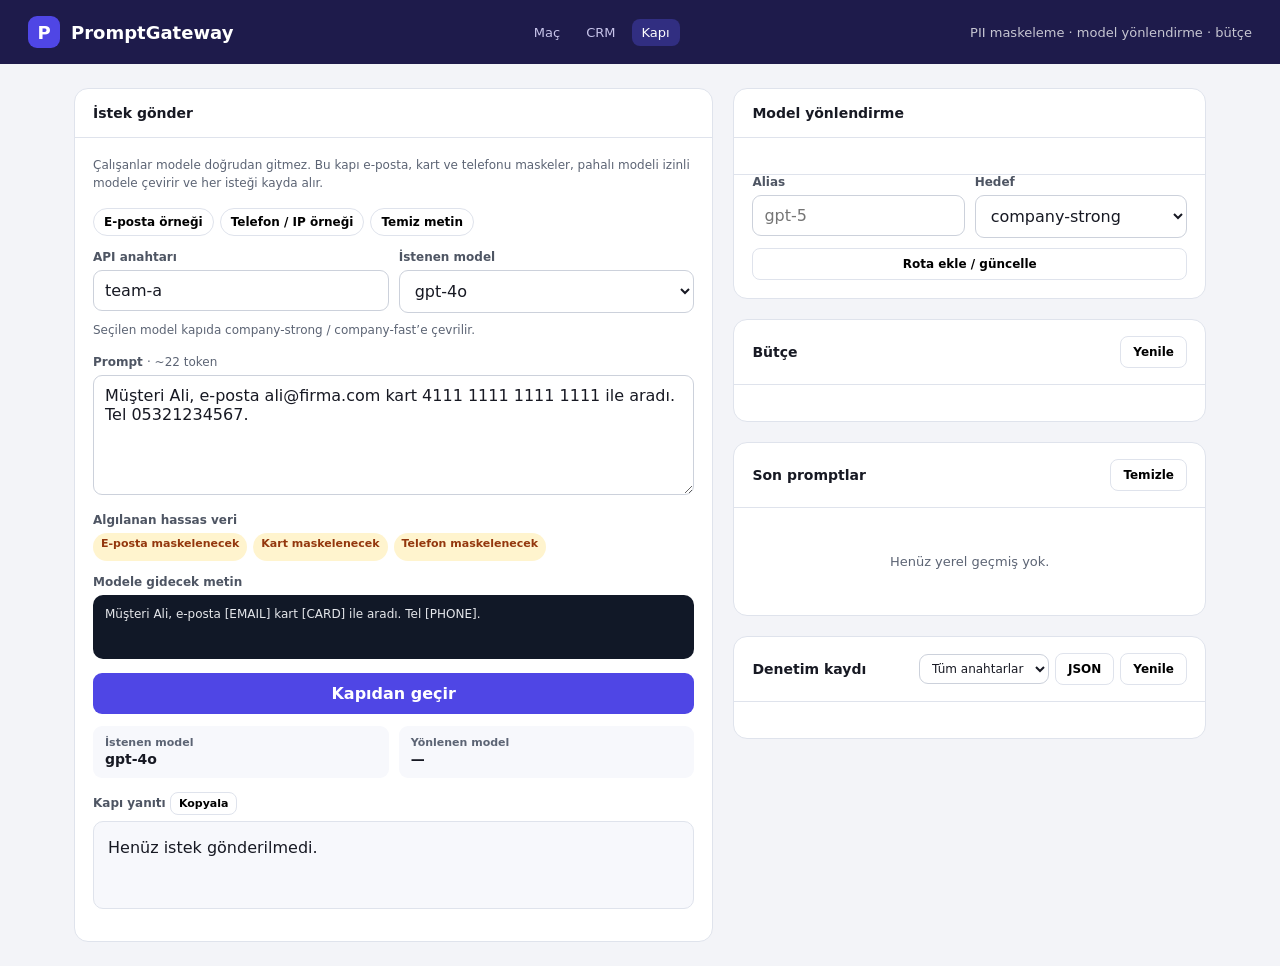
==== commit 00903c7c: "feat(gateway): rota düzenleme ve denetim JSON dışa aktarma Yönetim panosundan model yönlendirmesini " ====
--- a/src/PromptGateway/PromptGateway.Api/wwwroot/index.html
+++ b/src/PromptGateway/PromptGateway.Api/wwwroot/index.html
@@ -141,6 +141,22 @@
           <h2 class="card-title">Model yönlendirme</h2>
         </div>
         <div id="routeList" class="body"></div>
+        <div class="body" style="padding-top:0;border-top:1px solid var(--line)">
+          <div class="two">
+            <div class="field" style="margin-bottom:0">
+              <label for="routeAlias">Alias</label>
+              <input id="routeAlias" placeholder="gpt-5">
+            </div>
+            <div class="field" style="margin-bottom:0">
+              <label for="routeTarget">Hedef</label>
+              <select id="routeTarget">
+                <option value="company-strong">company-strong</option>
+                <option value="company-fast">company-fast</option>
+              </select>
+            </div>
+          </div>
+          <button id="addRoute" class="ghost" type="button" style="margin-top:10px;width:100%">Rota ekle / güncelle</button>
+        </div>
       </section>
       <section class="card" style="margin-bottom:20px">
         <div class="card-head">
@@ -163,6 +179,7 @@
             <select id="auditFilter" style="width:auto;padding:6px 8px;font-size:12px">
               <option value="">Tüm anahtarlar</option>
             </select>
+            <button id="exportAudit" class="ghost" type="button">JSON</button>
             <button id="refreshAudit" class="ghost" type="button">Yenile</button>
           </div>
         </div>
@@ -392,6 +409,43 @@
       `<div class="budget-top" style="margin-bottom:8px"><strong>${key}</strong><span>${routesCache[key]}</span></div>`
     ).join("") || '<div class="empty">Rota yok.</div>';
     updateRouteHint();
+    const model = byId("model");
+    const current = model.value;
+    const extras = keys.filter(key => ![...model.options].some(option => option.value === key));
+    extras.forEach(key => {
+      const option = document.createElement("option");
+      option.value = key;
+      option.textContent = key;
+      model.appendChild(option);
+    });
+    if ([...model.options].some(option => option.value === current)) model.value = current;
+  }
+
+  async function addRoute() {
+    const alias = byId("routeAlias").value.trim();
+    const target = byId("routeTarget").value;
+    if (!alias) return showMessage("Alias girin.", "error");
+    const response = await fetch("/admin/routes", {
+      method: "POST",
+      headers: { "content-type": "application/json" },
+      body: JSON.stringify({ alias, target })
+    });
+    if (!response.ok) return showMessage("Rota kaydedilemedi.", "error");
+    byId("routeAlias").value = "";
+    showMessage(`${alias} → ${target} kaydedildi.`, "success");
+    await loadRoutes();
+  }
+
+  function exportAudit() {
+    const filter = byId("auditFilter").value;
+    const rows = filter ? auditRows.filter(row => row.key === filter) : auditRows;
+    const blob = new Blob([JSON.stringify(rows, null, 2)], { type: "application/json" });
+    const link = document.createElement("a");
+    link.href = URL.createObjectURL(blob);
+    link.download = `promptgateway-audit${filter ? "-" + filter : ""}.json`;
+    link.click();
+    URL.revokeObjectURL(link.href);
+    showMessage(`${rows.length} denetim kaydı indirildi.`, "success");
   }
 
   async function copyAnswer() {
@@ -421,7 +475,9 @@
   byId("send").onclick = () => sendPrompt().catch(() => showMessage("Kapıya ulaşılamadı.", "error"));
   byId("copyAnswer").onclick = () => copyAnswer().catch(() => showMessage("Kopyalanamadı.", "error"));
   byId("refreshAudit").onclick = loadAudit;
+  byId("exportAudit").onclick = exportAudit;
   byId("refreshBudget").onclick = loadBudget;
+  byId("addRoute").onclick = () => addRoute().catch(() => showMessage("Rota kaydedilemedi.", "error"));
   byId("clearHistory").onclick = () => {
     historyRows = [];
     localStorage.removeItem(HISTORY_KEY);
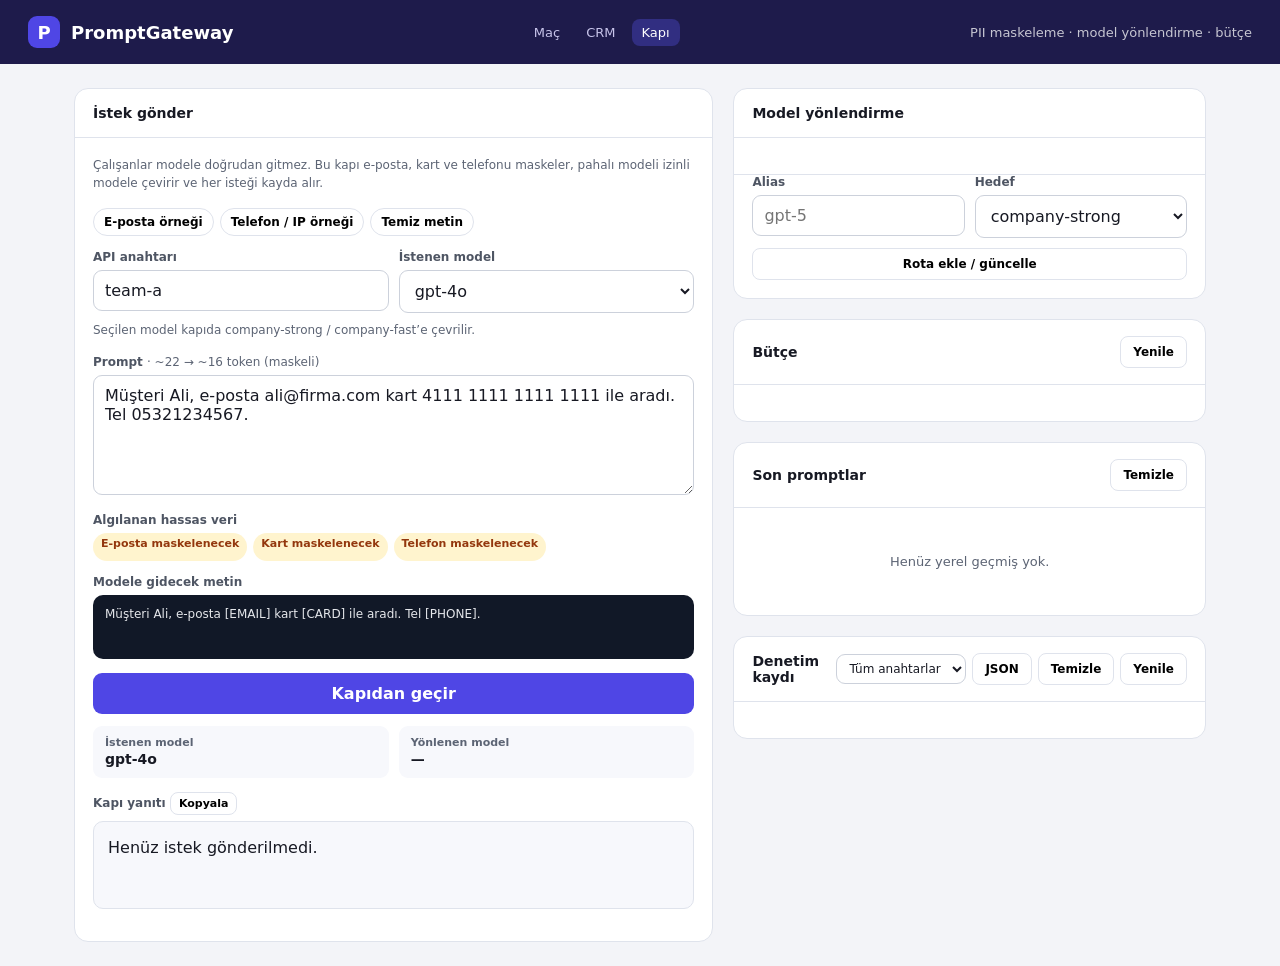
==== commit cf402493: "feat(gateway): denetimi temizle ve maskeli token tahminini göster Yönetim panosunda denetim sıfırlam" ====
--- a/src/PromptGateway/PromptGateway.Api/wwwroot/index.html
+++ b/src/PromptGateway/PromptGateway.Api/wwwroot/index.html
@@ -180,6 +180,7 @@
               <option value="">Tüm anahtarlar</option>
             </select>
             <button id="exportAudit" class="ghost" type="button">JSON</button>
+            <button id="clearAudit" class="ghost" type="button">Temizle</button>
             <button id="refreshAudit" class="ghost" type="button">Yenile</button>
           </div>
         </div>
@@ -251,12 +252,17 @@
 
   function renderPii() {
     const text = byId("prompt").value;
+    const masked = maskPreview(text);
     const found = detectPii(text);
-    byId("tokenEstimate").textContent = `· ~${estimateTokens(text)} token`;
+    const rawTokens = estimateTokens(text);
+    const maskedTokens = estimateTokens(masked);
+    byId("tokenEstimate").textContent = maskedTokens < rawTokens
+      ? `· ~${rawTokens} → ~${maskedTokens} token (maskeli)`
+      : `· ~${rawTokens} token`;
     byId("piiPills").innerHTML = found.length
       ? found.map(item => `<span class="pill warn">${item} maskelenecek</span>`).join("")
       : '<span class="pill">Hassas veri yok</span>';
-    byId("maskedPreview").textContent = maskPreview(text) || "Prompt yazın.";
+    byId("maskedPreview").textContent = masked || "Prompt yazın.";
   }
 
   function loadHistory() {
@@ -448,6 +454,15 @@
     showMessage(`${rows.length} denetim kaydı indirildi.`, "success");
   }
 
+  async function clearAudit() {
+    if (!confirm("Denetim kaydı temizlensin mi?")) return;
+    const response = await fetch("/admin/audit", { method: "DELETE" });
+    if (!response.ok) return showMessage("Denetim temizlenemedi.", "error");
+    const payload = await response.json();
+    showMessage(`${payload.cleared || 0} kayıt temizlendi.`, "success");
+    await loadAudit();
+  }
+
   async function copyAnswer() {
     const text = byId("answer").textContent.trim();
     if (!text) return;
@@ -476,6 +491,7 @@
   byId("copyAnswer").onclick = () => copyAnswer().catch(() => showMessage("Kopyalanamadı.", "error"));
   byId("refreshAudit").onclick = loadAudit;
   byId("exportAudit").onclick = exportAudit;
+  byId("clearAudit").onclick = () => clearAudit().catch(() => showMessage("Denetim temizlenemedi.", "error"));
   byId("refreshBudget").onclick = loadBudget;
   byId("addRoute").onclick = () => addRoute().catch(() => showMessage("Rota kaydedilemedi.", "error"));
   byId("clearHistory").onclick = () => {
